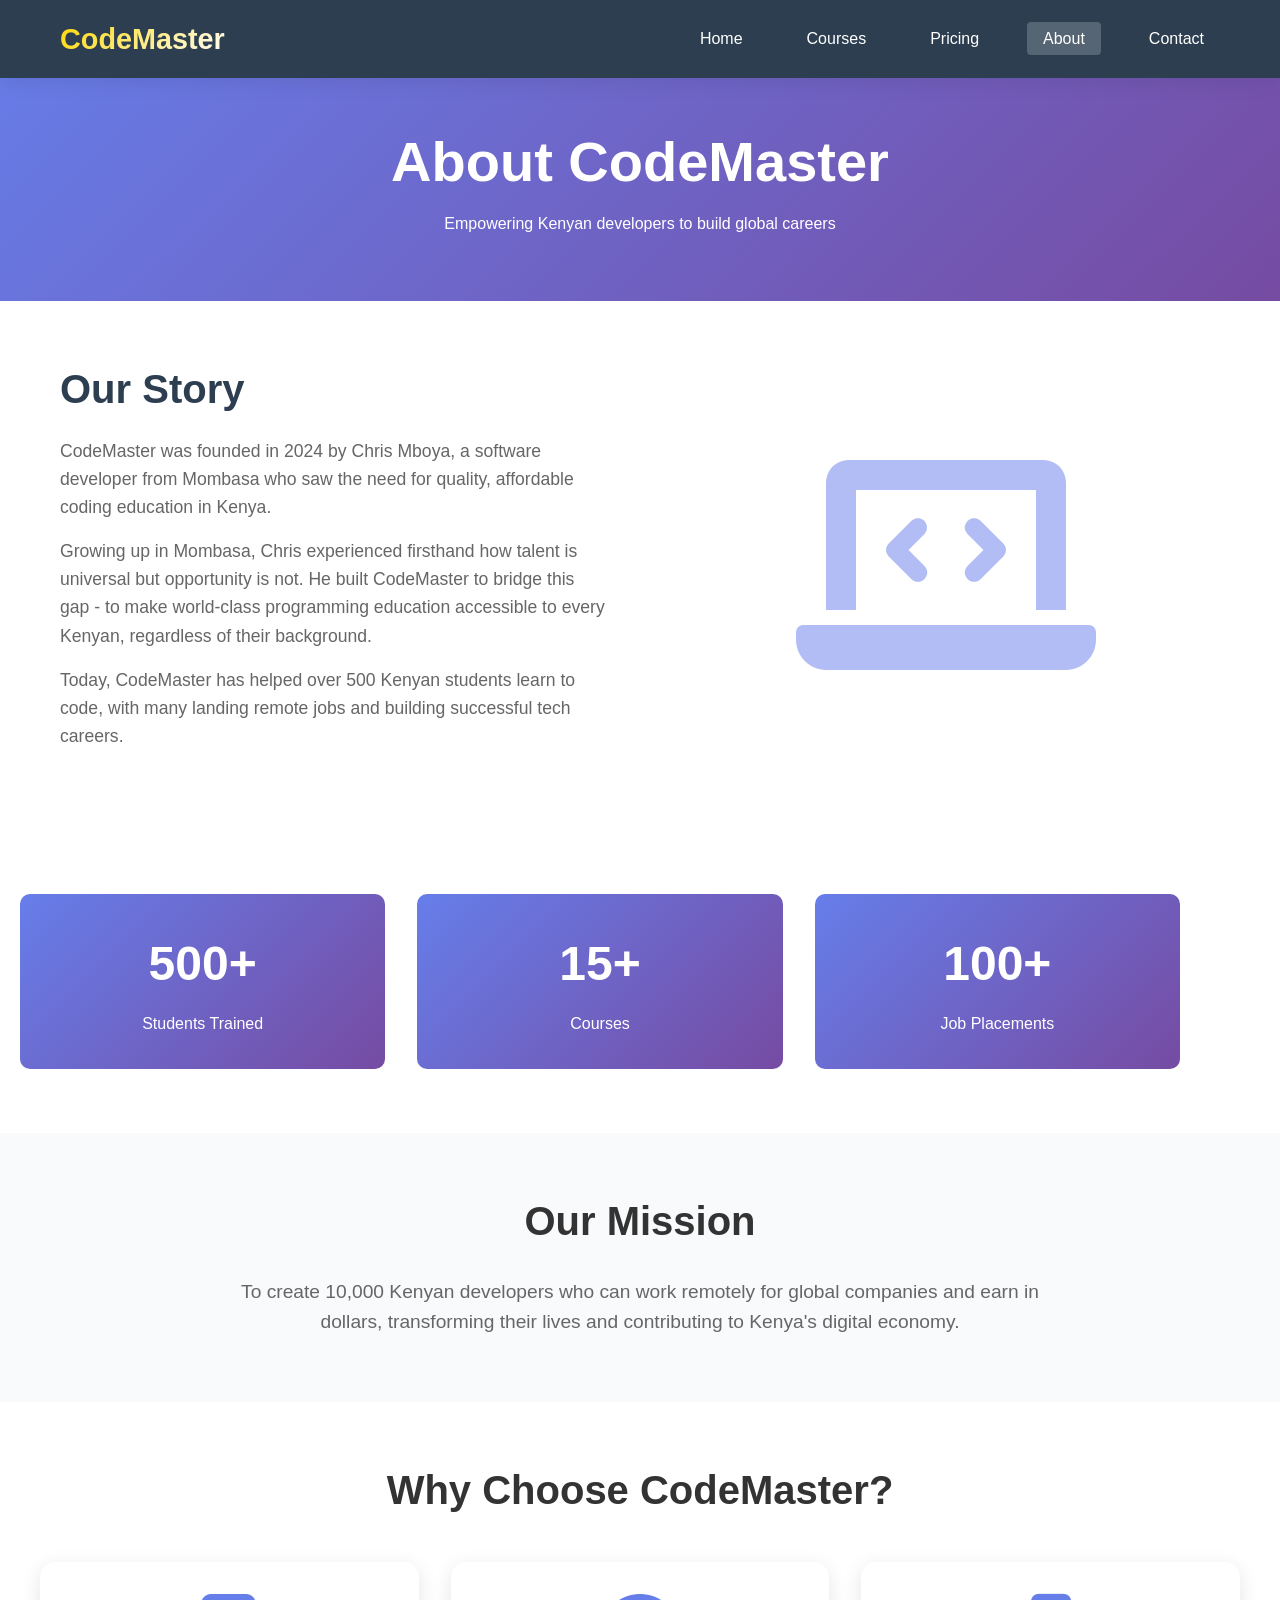
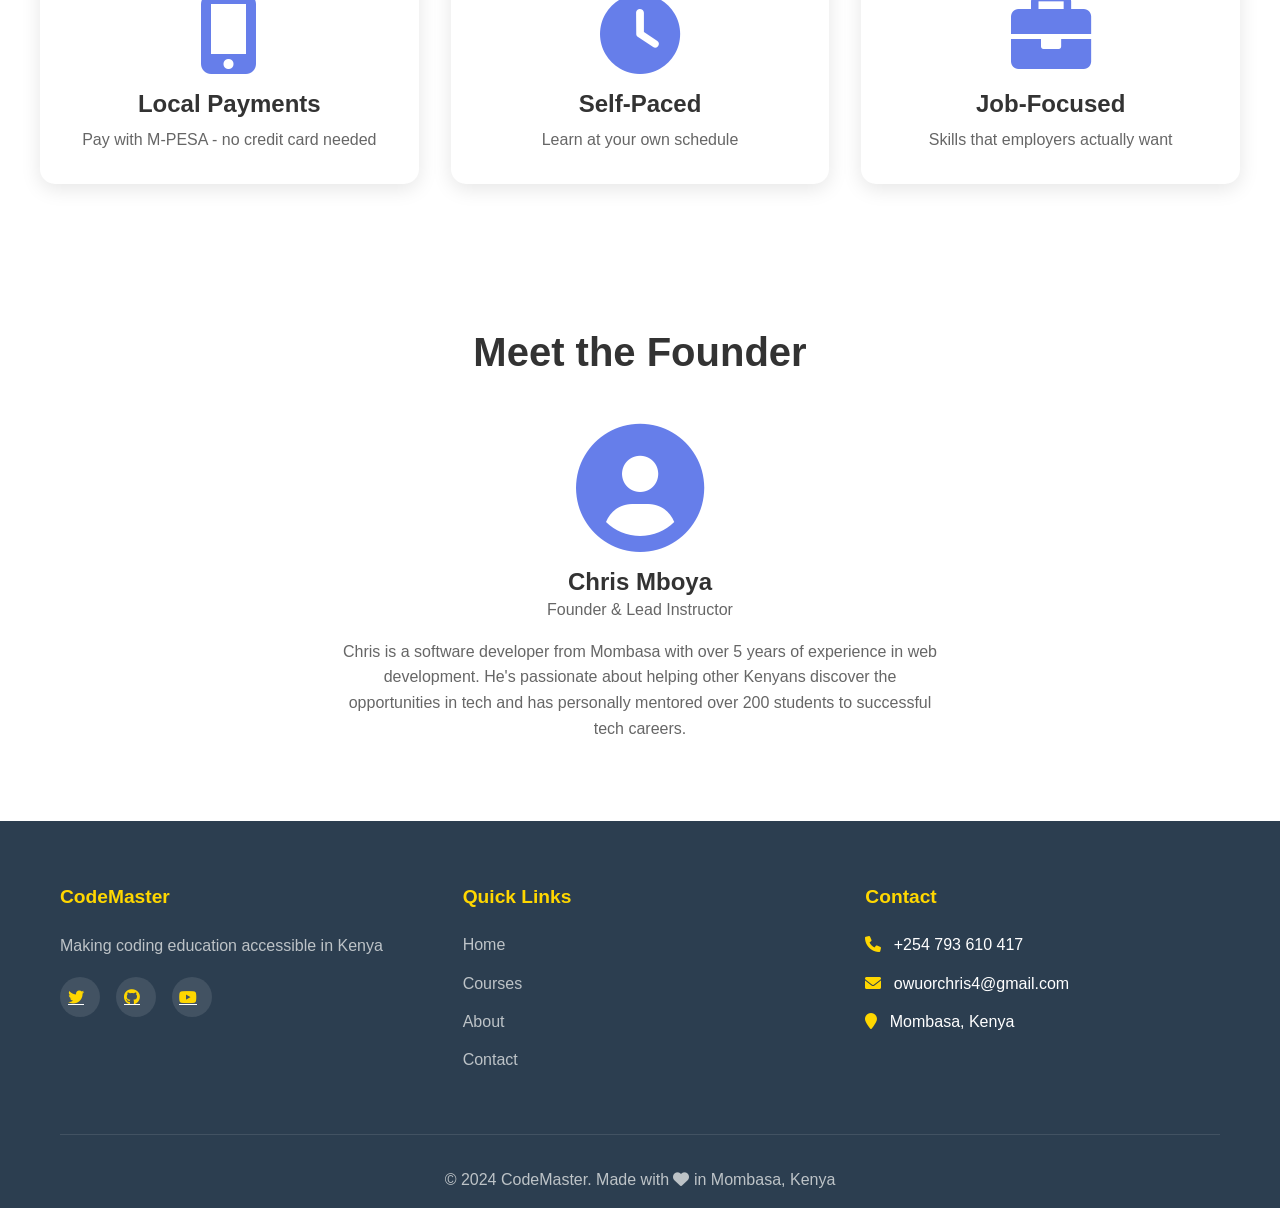
==== about.html @ 3eefe16a "Add files via upload" ====
<!DOCTYPE html>
<html lang="en">
<head>
    <meta charset="UTF-8">
    <meta name="viewport" content="width=device-width, initial-scale=1.0">
    <title>About Us - CodeMaster Kenya</title>
    <link rel="stylesheet" href="css/style.css">
    <link rel="stylesheet" href="https://cdnjs.cloudflare.com/ajax/libs/font-awesome/6.0.0/css/all.min.css">
    <style>
        .about-hero {
            background: linear-gradient(135deg, #667eea 0%, #764ba2 100%);
            color: white;
            padding: 8rem 0 4rem;
            text-align: center;
        }
        
        .about-hero h1 {
            font-size: 3.5rem;
            margin-bottom: 1rem;
        }
        
        .about-grid {
            display: grid;
            grid-template-columns: 1fr 1fr;
            gap: 4rem;
            padding: 4rem 0;
            align-items: center;
        }
        
        .about-content h2 {
            color: #2c3e50;
            margin-bottom: 1.5rem;
        }
        
        .about-content p {
            margin-bottom: 1rem;
            font-size: 1.1rem;
            color: #666;
        }
        
        .stats-grid {
            display: grid;
            grid-template-columns: repeat(3, 1fr);
            gap: 2rem;
            margin: 4rem 0;
            text-align: center;
        }
        
        .stat-item {
            padding: 2rem;
            background: linear-gradient(135deg, #667eea, #764ba2);
            color: white;
            border-radius: 10px;
        }
        
        .stat-number {
            font-size: 3rem;
            font-weight: bold;
            margin-bottom: 0.5rem;
        }
        
        .mission-section {
            background: #f8fafc;
            padding: 4rem 0;
            text-align: center;
        }
        
        .mission-section h2 {
            margin-bottom: 2rem;
        }
        
        .mission-section p {
            max-width: 800px;
            margin: 0 auto;
            font-size: 1.2rem;
            color: #666;
        }
        
        .team-grid {
            display: grid;
            grid-template-columns: repeat(auto-fit, minmax(300px, 1fr));
            gap: 2rem;
            margin: 3rem 0;
        }
        
        .team-card {
            background: white;
            padding: 2rem;
            border-radius: 15px;
            box-shadow: 0 5px 20px rgba(0,0,0,0.1);
            text-align: center;
        }
        
        .team-card i {
            font-size: 5rem;
            color: #667eea;
            margin-bottom: 1rem;
        }
        
        .team-card h3 {
            margin-bottom: 0.5rem;
        }
        
        .team-card p {
            color: #666;
        }
        
        @media (max-width: 768px) {
            .about-hero h1 {
                font-size: 2.5rem;
            }
            
            .about-grid {
                grid-template-columns: 1fr;
            }
            
            .stats-grid {
                grid-template-columns: 1fr;
            }
        }
    </style>
</head>
<body>
    <nav class="navbar">
        <div class="container">
            <div class="logo">CodeMaster</div>
            <div class="mobile-menu-btn">
                <i class="fas fa-bars"></i>
            </div>
            <ul class="nav-menu">
                <li><a href="index.html">Home</a></li>
                <li><a href="courses.html">Courses</a></li>
                <li><a href="index.html#premium">Pricing</a></li>
                <li><a href="about.html">About</a></li>
                <li><a href="contact.html">Contact</a></li>
            </ul>
        </div>
    </nav>

    <section class="about-hero">
        <div class="container">
            <h1>About CodeMaster</h1>
            <p>Empowering Kenyan developers to build global careers</p>
        </div>
    </section>

    <div class="container">
        <div class="about-grid">
            <div class="about-content">
                <h2>Our Story</h2>
                <p>CodeMaster was founded in 2024 by Chris Mboya, a software developer from Mombasa who saw the need for quality, affordable coding education in Kenya.</p>
                <p>Growing up in Mombasa, Chris experienced firsthand how talent is universal but opportunity is not. He built CodeMaster to bridge this gap - to make world-class programming education accessible to every Kenyan, regardless of their background.</p>
                <p>Today, CodeMaster has helped over 500 Kenyan students learn to code, with many landing remote jobs and building successful tech careers.</p>
            </div>
            <div style="text-align: center;">
                <i class="fas fa-laptop-code" style="font-size: 15rem; color: #667eea; opacity: 0.5;"></i>
            </div>
        </div>
    </div>

    <div class="stats-grid container">
        <div class="stat-item">
            <div class="stat-number">500+</div>
            <div>Students Trained</div>
        </div>
        <div class="stat-item">
            <div class="stat-number">15+</div>
            <div>Courses</div>
        </div>
        <div class="stat-item">
            <div class="stat-number">100+</div>
            <div>Job Placements</div>
        </div>
    </div>

    <section class="mission-section">
        <div class="container">
            <h2>Our Mission</h2>
            <p>To create 10,000 Kenyan developers who can work remotely for global companies and earn in dollars, transforming their lives and contributing to Kenya's digital economy.</p>
        </div>
    </section>

    <div class="container" style="padding: 4rem 0;">
        <h2 style="text-align: center; margin-bottom: 3rem;">Why Choose CodeMaster?</h2>
        <div class="team-grid">
            <div class="team-card">
                <i class="fas fa-mobile-alt"></i>
                <h3>Local Payments</h3>
                <p>Pay with M-PESA - no credit card needed</p>
            </div>
            <div class="team-card">
                <i class="fas fa-clock"></i>
                <h3>Self-Paced</h3>
                <p>Learn at your own schedule</p>
            </div>
            <div class="team-card">
                <i class="fas fa-briefcase"></i>
                <h3>Job-Focused</h3>
                <p>Skills that employers actually want</p>
            </div>
        </div>
    </div>

    <div class="container" style="padding: 2rem 0 5rem;">
        <h2 style="text-align: center; margin-bottom: 3rem;">Meet the Founder</h2>
        <div style="max-width: 600px; margin: 0 auto; text-align: center;">
            <i class="fas fa-user-circle" style="font-size: 8rem; color: #667eea; margin-bottom: 1rem;"></i>
            <h3>Chris Mboya</h3>
            <p style="color: #666; margin-bottom: 1rem;">Founder & Lead Instructor</p>
            <p style="color: #666;">Chris is a software developer from Mombasa with over 5 years of experience in web development. He's passionate about helping other Kenyans discover the opportunities in tech and has personally mentored over 200 students to successful tech careers.</p>
        </div>
    </div>

    <footer>
        <div class="container">
            <div class="footer-grid">
                <div class="footer-section">
                    <h4>CodeMaster</h4>
                    <p>Making coding education accessible in Kenya</p>
                    <div class="social-links">
                        <a href="#"><i class="fab fa-twitter"></i></a>
                        <a href="#"><i class="fab fa-github"></i></a>
                        <a href="#"><i class="fab fa-youtube"></i></a>
                    </div>
                </div>
                <div class="footer-section">
                    <h4>Quick Links</h4>
                    <ul>
                        <li><a href="index.html">Home</a></li>
                        <li><a href="courses.html">Courses</a></li>
                        <li><a href="about.html">About</a></li>
                        <li><a href="contact.html">Contact</a></li>
                    </ul>
                </div>
                <div class="footer-section">
                    <h4>Contact</h4>
                    <ul>
                        <li><i class="fas fa-phone"></i> +254 793 610 417</li>
                        <li><i class="fas fa-envelope"></i> owuorchris4@gmail.com</li>
                        <li><i class="fas fa-map-marker"></i> Mombasa, Kenya</li>
                    </ul>
                </div>
            </div>
            <div class="footer-bottom">
                <p>&copy; 2024 CodeMaster. Made with <i class="fas fa-heart"></i> in Mombasa, Kenya</p>
            </div>
        </div>
    </footer>

    <script src="js/main.js"></script>
</body>
</html>
---- css/style.css ----
/* ===== RESET AND BASE STYLES ===== */
* {
    margin: 0;
    padding: 0;
    box-sizing: border-box;
}

:root {
    --primary-color: #667eea;
    --secondary-color: #764ba2;
    --accent-color: #ffd700;
    --success-color: #27ae60;
    --danger-color: #e74c3c;
    --dark-color: #2c3e50;
    --light-color: #f8fafc;
    --text-color: #333;
    --text-light: #666;
}

body {
    font-family: 'Inter', -apple-system, BlinkMacSystemFont, 'Segoe UI', Roboto, sans-serif;
    line-height: 1.6;
    color: var(--text-color);
    overflow-x: hidden;
}

.container {
    max-width: 1200px;
    margin: 0 auto;
    padding: 0 20px;
}

/* ===== TYPOGRAPHY ===== */
h1, h2, h3, h4 {
    line-height: 1.2;
    font-weight: 700;
}

h1 { font-size: 3.5rem; }
h2 { font-size: 2.5rem; margin-bottom: 1rem; }
h3 { font-size: 1.5rem; }
h4 { font-size: 1.2rem; }

.section-title {
    text-align: center;
    margin-bottom: 3rem;
    position: relative;
}

.section-title::after {
    content: '';
    display: block;
    width: 80px;
    height: 4px;
    background: linear-gradient(135deg, var(--primary-color), var(--secondary-color));
    margin: 1rem auto;
    border-radius: 2px;
}

/* ===== BUTTONS ===== */
.btn {
    display: inline-block;
    padding: 0.8rem 2rem;
    text-decoration: none;
    border-radius: 50px;
    transition: all 0.3s;
    border: none;
    cursor: pointer;
    font-weight: 600;
    font-size: 1rem;
    position: relative;
    overflow: hidden;
}

.btn::before {
    content: '';
    position: absolute;
    top: 50%;
    left: 50%;
    width: 0;
    height: 0;
    border-radius: 50%;
    background: rgba(255, 255, 255, 0.3);
    transform: translate(-50%, -50%);
    transition: width 0.6s, height 0.6s;
}

.btn:hover::before {
    width: 300px;
    height: 300px;
}

.btn:hover {
    transform: translateY(-3px);
    box-shadow: 0 10px 30px rgba(0, 0, 0, 0.2);
}

.btn-primary {
    background: linear-gradient(135deg, var(--primary-color), var(--secondary-color));
    color: white;
}

.btn-secondary {
    background: transparent;
    border: 2px solid white;
    color: white;
}

.btn-outline {
    background: transparent;
    border: 2px solid var(--primary-color);
    color: var(--primary-color);
}

.btn-outline:hover {
    background: var(--primary-color);
    color: white;
}

.btn-paystack {
    background: #1ab7ea;
    color: white;
    width: 100%;
    padding: 1rem;
    border-radius: 10px;
    display: flex;
    align-items: center;
    justify-content: center;
    gap: 0.8rem;
}

.btn-paystack:hover {
    background: #0f9bd8;
}

/* ===== NAVIGATION ===== */
.navbar {
    background: var(--dark-color);
    color: white;
    padding: 1rem 0;
    position: fixed;
    top: 0;
    left: 0;
    right: 0;
    z-index: 1000;
    box-shadow: 0 2px 20px rgba(0,0,0,0.1);
}

.navbar .container {
    display: flex;
    justify-content: space-between;
    align-items: center;
}

.logo {
    font-size: 1.8rem;
    font-weight: bold;
    background: linear-gradient(135deg, #ffd700, #fff);
    -webkit-background-clip: text;
    -webkit-text-fill-color: transparent;
}

.nav-menu {
    display: flex;
    list-style: none;
    gap: 2rem;
}

.nav-menu li a {
    color: white;
    text-decoration: none;
    padding: 0.5rem 1rem;
    transition: all 0.3s;
    border-radius: 4px;
    font-weight: 500;
}

.nav-menu li a:hover {
    background: rgba(255, 255, 255, 0.1);
    transform: translateY(-2px);
}

.mobile-menu-btn {
    display: none;
    font-size: 1.5rem;
    cursor: pointer;
}

/* ===== HERO SECTION ===== */
.hero {
    background: linear-gradient(135deg, var(--primary-color) 0%, var(--secondary-color) 100%);
    color: white;
    text-align: center;
    padding: 8rem 0 6rem;
    position: relative;
    overflow: hidden;
}

.hero::before {
    content: '';
    position: absolute;
    top: 0;
    left: 0;
    right: 0;
    bottom: 0;
    background: url('data:image/svg+xml,<svg xmlns="http://www.w3.org/2000/svg" viewBox="0 0 100 100" opacity="0.1"><text x="10" y="50" font-size="20">💻</text><text x="50" y="30" font-size="20">⚡</text><text x="80" y="70" font-size="20">🚀</text></svg>') repeat;
    pointer-events: none;
}

.hero-content {
    position: relative;
    z-index: 1;
}

.hero h1 {
    font-size: 4rem;
    margin-bottom: 1.5rem;
    animation: fadeInUp 1s ease;
}

.hero .highlight {
    color: var(--accent-color);
    position: relative;
    display: inline-block;
}

.hero .highlight::after {
    content: '';
    position: absolute;
    bottom: 5px;
    left: 0;
    width: 100%;
    height: 10px;
    background: rgba(255, 215, 0, 0.3);
    z-index: -1;
}

.hero p {
    font-size: 1.3rem;
    margin-bottom: 2.5rem;
    max-width: 700px;
    margin-left: auto;
    margin-right: auto;
    animation: fadeInUp 1s ease 0.2s both;
}

.hero-buttons {
    animation: fadeInUp 1s ease 0.4s both;
}

/* ===== FEATURES SECTION ===== */
.features {
    padding: 5rem 0;
    background: white;
}

.features-grid {
    display: grid;
    grid-template-columns: repeat(auto-fit, minmax(250px, 1fr));
    gap: 2rem;
    margin-top: 3rem;
}

.feature-card {
    text-align: center;
    padding: 2rem;
    border-radius: 15px;
    transition: all 0.3s;
    background: white;
    box-shadow: 0 5px 20px rgba(0,0,0,0.05);
}

.feature-card:hover {
    transform: translateY(-10px);
    box-shadow: 0 10px 30px rgba(102, 126, 234, 0.2);
}

.feature-icon {
    width: 80px;
    height: 80px;
    background: linear-gradient(135deg, var(--primary-color), var(--secondary-color));
    border-radius: 50%;
    display: flex;
    align-items: center;
    justify-content: center;
    margin: 0 auto 1.5rem;
}

.feature-icon i {
    font-size: 2rem;
    color: white;
}

/* ===== COURSES SECTION ===== */
.courses-section {
    padding: 5rem 0;
    background: var(--light-color);
}

.course-grid {
    display: grid;
    grid-template-columns: repeat(auto-fit, minmax(350px, 1fr));
    gap: 2rem;
    margin-top: 3rem;
}

.course-card {
    background: white;
    border-radius: 20px;
    overflow: hidden;
    box-shadow: 0 5px 20px rgba(0,0,0,0.1);
    transition: all 0.3s;
    position: relative;
}

.course-card:hover {
    transform: translateY(-10px);
    box-shadow: 0 15px 40px rgba(102, 126, 234, 0.2);
}

.course-badge {
    position: absolute;
    top: 1rem;
    right: 1rem;
    background: var(--accent-color);
    color: var(--dark-color);
    padding: 0.3rem 1rem;
    border-radius: 50px;
    font-weight: 600;
    font-size: 0.9rem;
    z-index: 1;
}

.course-badge.premium {
    background: #1ab7ea;
    color: white;
}

.course-image {
    height: 200px;
    background: linear-gradient(135deg, var(--primary-color), var(--secondary-color));
    display: flex;
    align-items: center;
    justify-content: center;
}

.course-image i {
    font-size: 4rem;
    color: white;
    opacity: 0.8;
}

.course-content {
    padding: 2rem;
}

.course-content h3 {
    margin-bottom: 0.5rem;
}

.course-content p {
    color: var(--text-light);
    margin-bottom: 1rem;
}

.course-meta {
    display: flex;
    gap: 1rem;
    margin-bottom: 1.5rem;
}

.course-meta span {
    background: var(--light-color);
    padding: 0.3rem 0.8rem;
    border-radius: 50px;
    font-size: 0.9rem;
    color: var(--text-light);
}

.course-meta i {
    margin-right: 0.3rem;
    color: var(--primary-color);
}

.course-footer {
    display: flex;
    justify-content: space-between;
    align-items: center;
    border-top: 1px solid #e0e0e0;
    padding-top: 1.5rem;
}

.course-price {
    font-size: 1.5rem;
    font-weight: bold;
    color: var(--primary-color);
}

.course-price.free {
    color: var(--success-color);
}

/* ===== PREMIUM PLANS SECTION ===== */
.premium-section {
    padding: 5rem 0;
    background: white;
}

.pricing-grid {
    display: grid;
    grid-template-columns: repeat(auto-fit, minmax(300px, 1fr));
    gap: 2rem;
    margin-top: 3rem;
}

.pricing-card {
    background: white;
    border-radius: 20px;
    padding: 2.5rem 2rem;
    text-align: center;
    box-shadow: 0 5px 20px rgba(0,0,0,0.1);
    position: relative;
    transition: all 0.3s;
    border: 1px solid #e0e0e0;
}

.pricing-card:hover {
    transform: translateY(-10px);
    box-shadow: 0 15px 40px rgba(102, 126, 234, 0.2);
}

.pricing-card.featured {
    border: 2px solid var(--accent-color);
    transform: scale(1.05);
}

.pricing-card.featured:hover {
    transform: scale(1.05) translateY(-10px);
}

.popular-badge {
    position: absolute;
    top: -12px;
    left: 50%;
    transform: translateX(-50%);
    background: var(--accent-color);
    color: var(--dark-color);
    padding: 0.3rem 1.5rem;
    border-radius: 50px;
    font-weight: bold;
    font-size: 0.9rem;
    box-shadow: 0 5px 15px rgba(255, 215, 0, 0.3);
}

.pricing-header {
    margin-bottom: 2rem;
    padding-bottom: 1.5rem;
    border-bottom: 2px solid #f0f0f0;
}

.pricing-header h3 {
    font-size: 1.8rem;
    margin-bottom: 1rem;
}

.price {
    font-size: 3rem;
    font-weight: bold;
    color: var(--primary-color);
}

.price span {
    font-size: 1rem;
    color: var(--text-light);
    font-weight: normal;
}

.savings {
    color: var(--success-color);
    font-size: 0.9rem;
    margin-top: 0.5rem;
}

.features-list {
    list-style: none;
    margin-bottom: 2rem;
    text-align: left;
}

.features-list li {
    margin-bottom: 1rem;
    display: flex;
    align-items: center;
    gap: 0.5rem;
}

.features-list i {
    color: var(--success-color);
}

/* ===== TESTIMONIALS SECTION ===== */
.testimonials {
    padding: 5rem 0;
    background: linear-gradient(135deg, var(--primary-color) 0%, var(--secondary-color) 100%);
    color: white;
}

.testimonials h2 {
    color: white;
}

.testimonials h2::after {
    background: var(--accent-color);
}

.testimonials-grid {
    display: grid;
    grid-template-columns: repeat(auto-fit, minmax(300px, 1fr));
    gap: 2rem;
    margin-top: 3rem;
}

.testimonial-card {
    background: rgba(255, 255, 255, 0.1);
    backdrop-filter: blur(10px);
    padding: 2rem;
    border-radius: 20px;
    border: 1px solid rgba(255, 255, 255, 0.2);
}

.testimonial-card i {
    color: var(--accent-color);
    font-size: 2rem;
    margin-bottom: 1rem;
}

.testimonial-card p {
    font-style: italic;
    margin-bottom: 1.5rem;
}

.testimonial-author {
    display: flex;
    align-items: center;
    gap: 1rem;
}

.testimonial-author i {
    font-size: 2.5rem;
    margin-bottom: 0;
}

/* ===== CTA SECTION ===== */
.cta-section {
    padding: 5rem 0;
    background: linear-gradient(135deg, var(--dark-color), #1a2634);
    color: white;
    text-align: center;
}

.cta-section h2 {
    color: white;
    margin-bottom: 1rem;
}

.cta-section p {
    font-size: 1.2rem;
    margin-bottom: 2rem;
    opacity: 0.9;
}

/* ===== FOOTER ===== */
footer {
    background: var(--dark-color);
    color: white;
    padding: 4rem 0 1rem;
}

.footer-grid {
    display: grid;
    grid-template-columns: repeat(auto-fit, minmax(250px, 1fr));
    gap: 3rem;
    margin-bottom: 3rem;
}

.footer-section h4 {
    margin-bottom: 1.5rem;
    color: var(--accent-color);
}

.footer-section p {
    color: #bdc3c7;
    line-height: 1.8;
}

.footer-section ul {
    list-style: none;
}

.footer-section ul li {
    margin-bottom: 0.8rem;
}

.footer-section ul li a {
    color: #bdc3c7;
    text-decoration: none;
    transition: all 0.3s;
}

.footer-section ul li a:hover {
    color: var(--accent-color);
    padding-left: 5px;
}

.footer-section i {
    margin-right: 0.5rem;
    color: var(--accent-color);
}

.social-links {
    display: flex;
    gap: 1rem;
    margin-top: 1rem;
}

.social-links a {
    color: white;
    background: rgba(255, 255, 255, 0.1);
    width: 40px;
    height: 40px;
    border-radius: 50%;
    display: flex;
    align-items: center;
    justify-content: center;
    transition: all 0.3s;
}

.social-links a:hover {
    background: var(--accent-color);
    color: var(--dark-color);
    transform: translateY(-3px);
}

.footer-bottom {
    text-align: center;
    padding-top: 2rem;
    border-top: 1px solid rgba(255, 255, 255, 0.1);
    color: #bdc3c7;
}

/* ===== ANIMATIONS ===== */
@keyframes fadeInUp {
    from {
        opacity: 0;
        transform: translateY(30px);
    }
    to {
        opacity: 1;
        transform: translateY(0);
    }
}

@keyframes float {
    0%, 100% { transform: translateY(0); }
    50% { transform: translateY(-20px); }
}

/* ===== RESPONSIVE DESIGN ===== */
@media (max-width: 768px) {
    h1 { font-size: 2.5rem; }
    h2 { font-size: 2rem; }
    
    .nav-menu {
        display: none;
        position: absolute;
        top: 100%;
        left: 0;
        right: 0;
        background: var(--dark-color);
        flex-direction: column;
        padding: 1rem;
        text-align: center;
    }
    
    .nav-menu.active {
        display: flex;
    }
    
    .mobile-menu-btn {
        display: block;
    }
    
    .hero {
        padding: 6rem 0 4rem;
    }
    
    .hero h1 {
        font-size: 2.5rem;
    }
    
    .pricing-card.featured {
        transform: scale(1);
    }
    
    .pricing-card.featured:hover {
        transform: translateY(-10px);
    }
    
    .course-grid {
        grid-template-columns: 1fr;
    }
}
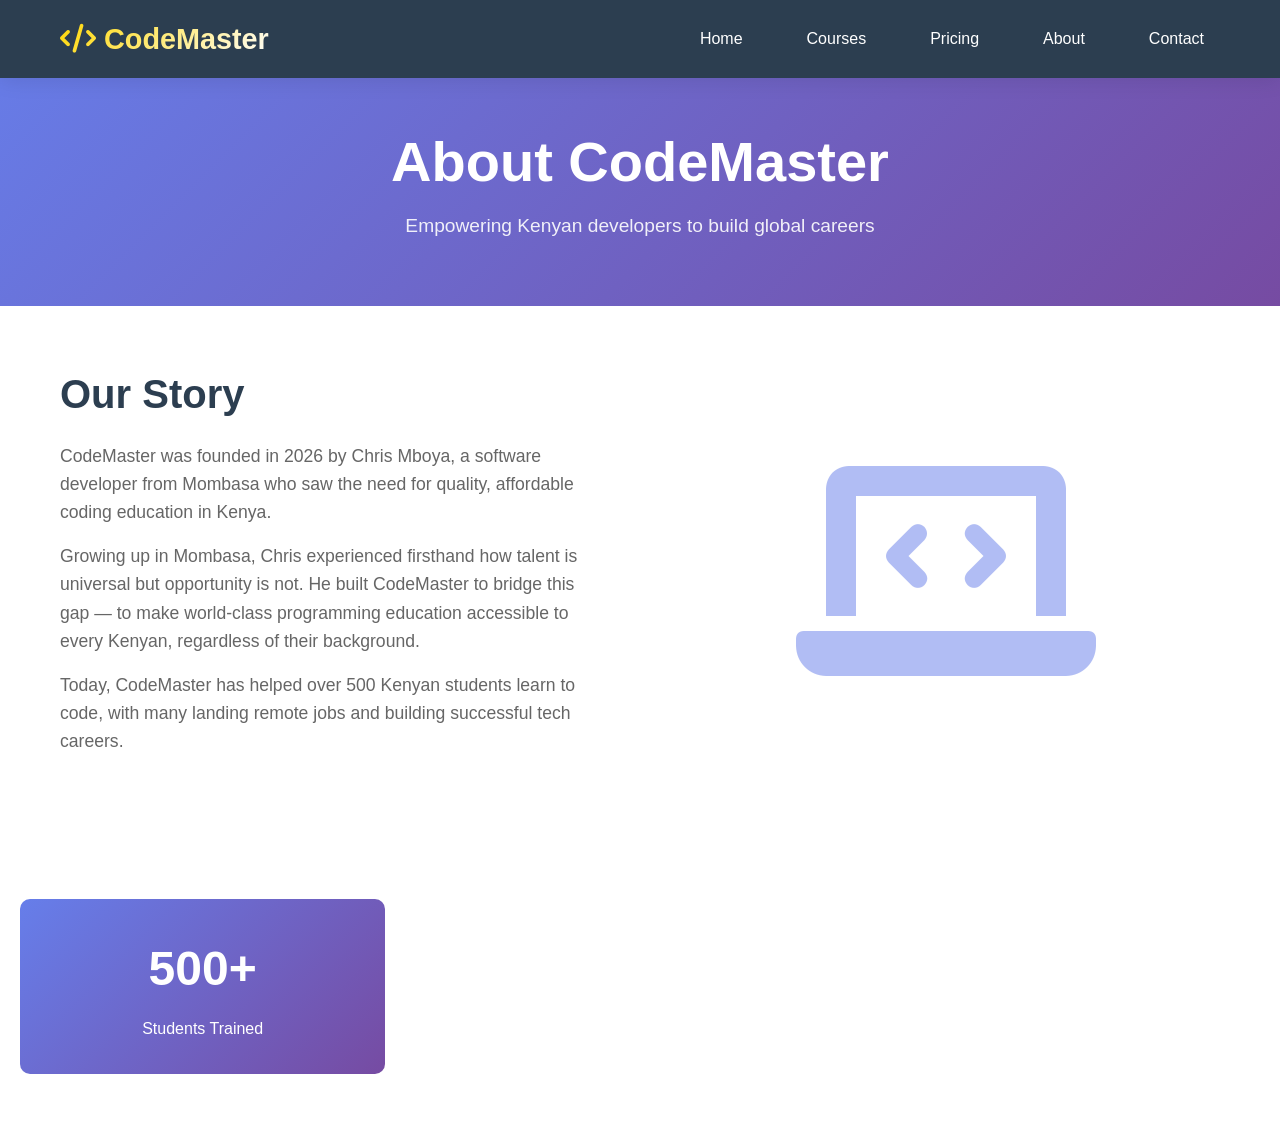
==== commit ef2042ac: "Update about.html" ====
--- a/about.html
+++ b/about.html
@@ -6,124 +6,13 @@
     <title>About Us - CodeMaster Kenya</title>
     <link rel="stylesheet" href="css/style.css">
     <link rel="stylesheet" href="https://cdnjs.cloudflare.com/ajax/libs/font-awesome/6.0.0/css/all.min.css">
-    <style>
-        .about-hero {
-            background: linear-gradient(135deg, #667eea 0%, #764ba2 100%);
-            color: white;
-            padding: 8rem 0 4rem;
-            text-align: center;
-        }
-        
-        .about-hero h1 {
-            font-size: 3.5rem;
-            margin-bottom: 1rem;
-        }
-        
-        .about-grid {
-            display: grid;
-            grid-template-columns: 1fr 1fr;
-            gap: 4rem;
-            padding: 4rem 0;
-            align-items: center;
-        }
-        
-        .about-content h2 {
-            color: #2c3e50;
-            margin-bottom: 1.5rem;
-        }
-        
-        .about-content p {
-            margin-bottom: 1rem;
-            font-size: 1.1rem;
-            color: #666;
-        }
-        
-        .stats-grid {
-            display: grid;
-            grid-template-columns: repeat(3, 1fr);
-            gap: 2rem;
-            margin: 4rem 0;
-            text-align: center;
-        }
-        
-        .stat-item {
-            padding: 2rem;
-            background: linear-gradient(135deg, #667eea, #764ba2);
-            color: white;
-            border-radius: 10px;
-        }
-        
-        .stat-number {
-            font-size: 3rem;
-            font-weight: bold;
-            margin-bottom: 0.5rem;
-        }
-        
-        .mission-section {
-            background: #f8fafc;
-            padding: 4rem 0;
-            text-align: center;
-        }
-        
-        .mission-section h2 {
-            margin-bottom: 2rem;
-        }
-        
-        .mission-section p {
-            max-width: 800px;
-            margin: 0 auto;
-            font-size: 1.2rem;
-            color: #666;
-        }
-        
-        .team-grid {
-            display: grid;
-            grid-template-columns: repeat(auto-fit, minmax(300px, 1fr));
-            gap: 2rem;
-            margin: 3rem 0;
-        }
-        
-        .team-card {
-            background: white;
-            padding: 2rem;
-            border-radius: 15px;
-            box-shadow: 0 5px 20px rgba(0,0,0,0.1);
-            text-align: center;
-        }
-        
-        .team-card i {
-            font-size: 5rem;
-            color: #667eea;
-            margin-bottom: 1rem;
-        }
-        
-        .team-card h3 {
-            margin-bottom: 0.5rem;
-        }
-        
-        .team-card p {
-            color: #666;
-        }
-        
-        @media (max-width: 768px) {
-            .about-hero h1 {
-                font-size: 2.5rem;
-            }
-            
-            .about-grid {
-                grid-template-columns: 1fr;
-            }
-            
-            .stats-grid {
-                grid-template-columns: 1fr;
-            }
-        }
-    </style>
 </head>
 <body>
     <nav class="navbar">
         <div class="container">
-            <div class="logo">CodeMaster</div>
+            <div class="logo">
+                <i class="fas fa-code"></i> CodeMaster
+            </div>
             <div class="mobile-menu-btn">
                 <i class="fas fa-bars"></i>
             </div>
@@ -131,26 +20,26 @@
                 <li><a href="index.html">Home</a></li>
                 <li><a href="courses.html">Courses</a></li>
                 <li><a href="index.html#premium">Pricing</a></li>
-                <li><a href="about.html">About</a></li>
+                <li><a href="about.html" class="active">About</a></li>
                 <li><a href="contact.html">Contact</a></li>
             </ul>
         </div>
     </nav>
 
-    <section class="about-hero">
+    <section class="page-hero" style="background: linear-gradient(135deg, #667eea 0%, #764ba2 100%); color: white; padding: 8rem 0 4rem; text-align: center;">
         <div class="container">
-            <h1>About CodeMaster</h1>
-            <p>Empowering Kenyan developers to build global careers</p>
+            <h1 style="font-size: 3.5rem; margin-bottom: 1rem;">About CodeMaster</h1>
+            <p style="font-size: 1.2rem; opacity: 0.9;">Empowering Kenyan developers to build global careers</p>
         </div>
     </section>
 
     <div class="container">
-        <div class="about-grid">
+        <div class="about-grid" style="display: grid; grid-template-columns: 1fr 1fr; gap: 4rem; padding: 4rem 0; align-items: center;">
             <div class="about-content">
-                <h2>Our Story</h2>
-                <p>CodeMaster was founded in 2024 by Chris Mboya, a software developer from Mombasa who saw the need for quality, affordable coding education in Kenya.</p>
-                <p>Growing up in Mombasa, Chris experienced firsthand how talent is universal but opportunity is not. He built CodeMaster to bridge this gap - to make world-class programming education accessible to every Kenyan, regardless of their background.</p>
-                <p>Today, CodeMaster has helped over 500 Kenyan students learn to code, with many landing remote jobs and building successful tech careers.</p>
+                <h2 style="color: #2c3e50; margin-bottom: 1.5rem;">Our Story</h2>
+                <p style="margin-bottom: 1rem; font-size: 1.1rem; color: #666;">CodeMaster was founded in 2026 by Chris Mboya, a software developer from Mombasa who saw the need for quality, affordable coding education in Kenya.</p>
+                <p style="margin-bottom: 1rem; font-size: 1.1rem; color: #666;">Growing up in Mombasa, Chris experienced firsthand how talent is universal but opportunity is not. He built CodeMaster to bridge this gap — to make world-class programming education accessible to every Kenyan, regardless of their background.</p>
+                <p style="margin-bottom: 1rem; font-size: 1.1rem; color: #666;">Today, CodeMaster has helped over 500 Kenyan students learn to code, with many landing remote jobs and building successful tech careers.</p>
             </div>
             <div style="text-align: center;">
                 <i class="fas fa-laptop-code" style="font-size: 15rem; color: #667eea; opacity: 0.5;"></i>
@@ -158,95 +47,9 @@
         </div>
     </div>
 
-    <div class="stats-grid container">
-        <div class="stat-item">
-            <div class="stat-number">500+</div>
+    <div class="stats-grid container" style="display: grid; grid-template-columns: repeat(3, 1fr); gap: 2rem; margin: 4rem 0; text-align: center;">
+        <div class="stat-item" style="padding: 2rem; background: linear-gradient(135deg, #667eea, #764ba2); color: white; border-radius: 10px;">
+            <div class="stat-number" style="font-size: 3rem; font-weight: bold; margin-bottom: 0.5rem;">500+</div>
             <div>Students Trained</div>
         </div>
-        <div class="stat-item">
-            <div class="stat-number">15+</div>
-            <div>Courses</div>
-        </div>
-        <div class="stat-item">
-            <div class="stat-number">100+</div>
-            <div>Job Placements</div>
-        </div>
-    </div>
-
-    <section class="mission-section">
-        <div class="container">
-            <h2>Our Mission</h2>
-            <p>To create 10,000 Kenyan developers who can work remotely for global companies and earn in dollars, transforming their lives and contributing to Kenya's digital economy.</p>
-        </div>
-    </section>
-
-    <div class="container" style="padding: 4rem 0;">
-        <h2 style="text-align: center; margin-bottom: 3rem;">Why Choose CodeMaster?</h2>
-        <div class="team-grid">
-            <div class="team-card">
-                <i class="fas fa-mobile-alt"></i>
-                <h3>Local Payments</h3>
-                <p>Pay with M-PESA - no credit card needed</p>
-            </div>
-            <div class="team-card">
-                <i class="fas fa-clock"></i>
-                <h3>Self-Paced</h3>
-                <p>Learn at your own schedule</p>
-            </div>
-            <div class="team-card">
-                <i class="fas fa-briefcase"></i>
-                <h3>Job-Focused</h3>
-                <p>Skills that employers actually want</p>
-            </div>
-        </div>
-    </div>
-
-    <div class="container" style="padding: 2rem 0 5rem;">
-        <h2 style="text-align: center; margin-bottom: 3rem;">Meet the Founder</h2>
-        <div style="max-width: 600px; margin: 0 auto; text-align: center;">
-            <i class="fas fa-user-circle" style="font-size: 8rem; color: #667eea; margin-bottom: 1rem;"></i>
-            <h3>Chris Mboya</h3>
-            <p style="color: #666; margin-bottom: 1rem;">Founder & Lead Instructor</p>
-            <p style="color: #666;">Chris is a software developer from Mombasa with over 5 years of experience in web development. He's passionate about helping other Kenyans discover the opportunities in tech and has personally mentored over 200 students to successful tech careers.</p>
-        </div>
-    </div>
-
-    <footer>
-        <div class="container">
-            <div class="footer-grid">
-                <div class="footer-section">
-                    <h4>CodeMaster</h4>
-                    <p>Making coding education accessible in Kenya</p>
-                    <div class="social-links">
-                        <a href="#"><i class="fab fa-twitter"></i></a>
-                        <a href="#"><i class="fab fa-github"></i></a>
-                        <a href="#"><i class="fab fa-youtube"></i></a>
-                    </div>
-                </div>
-                <div class="footer-section">
-                    <h4>Quick Links</h4>
-                    <ul>
-                        <li><a href="index.html">Home</a></li>
-                        <li><a href="courses.html">Courses</a></li>
-                        <li><a href="about.html">About</a></li>
-                        <li><a href="contact.html">Contact</a></li>
-                    </ul>
-                </div>
-                <div class="footer-section">
-                    <h4>Contact</h4>
-                    <ul>
-                        <li><i class="fas fa-phone"></i> +254 793 610 417</li>
-                        <li><i class="fas fa-envelope"></i> owuorchris4@gmail.com</li>
-                        <li><i class="fas fa-map-marker"></i> Mombasa, Kenya</li>
-                    </ul>
-                </div>
-            </div>
-            <div class="footer-bottom">
-                <p>&copy; 2024 CodeMaster. Made with <i class="fas fa-heart"></i> in Mombasa, Kenya</p>
-            </div>
-        </div>
-    </footer>
-
-    <script src="js/main.js"></script>
-</body>
-</html>+        <div class="stat-item" style="padding
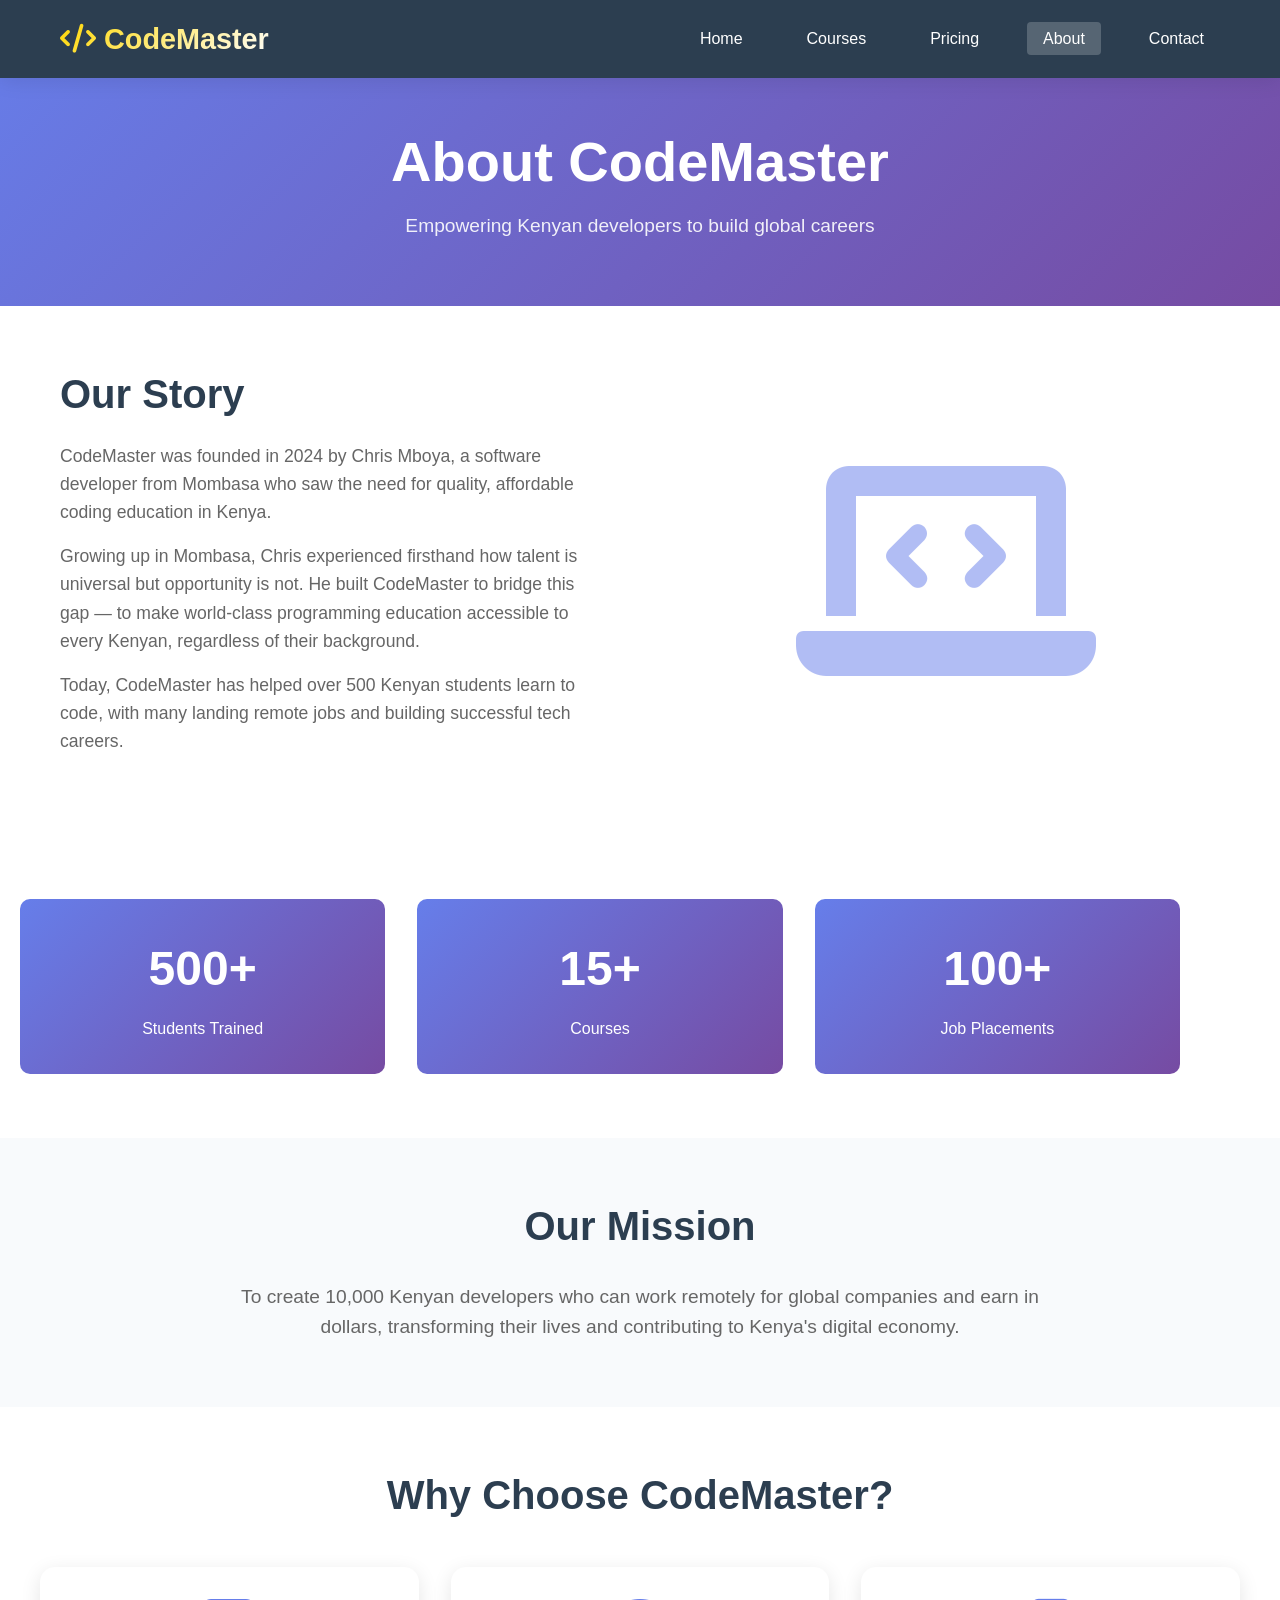
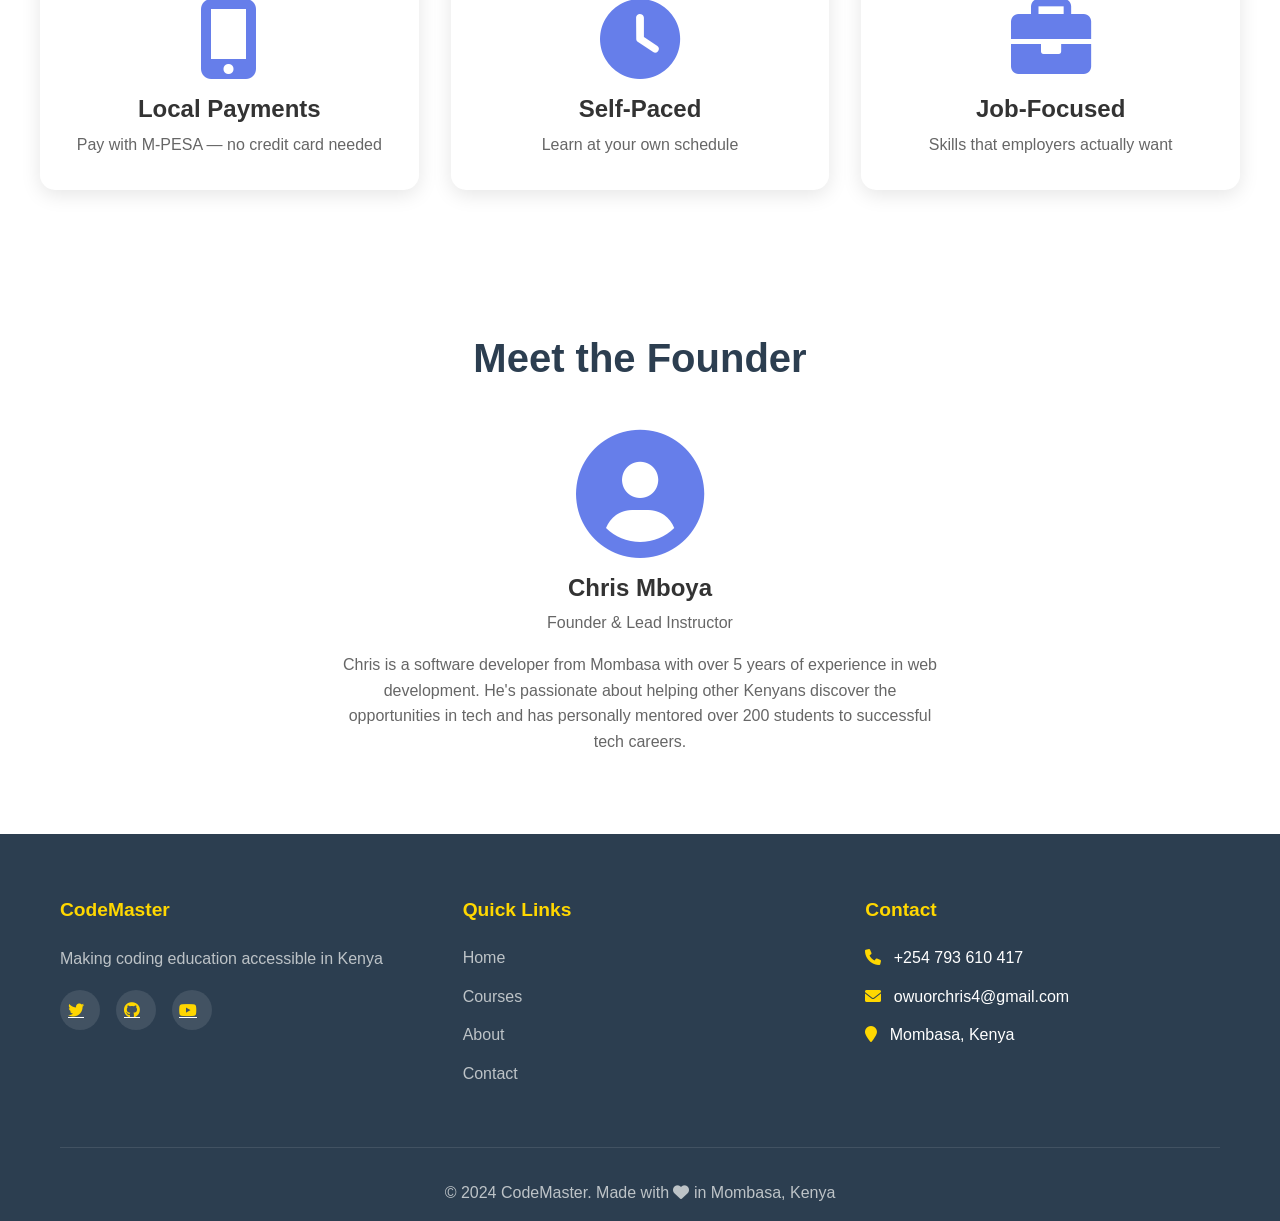
==== commit 64c97a6f: "Update about.html" ====
--- a/about.html
+++ b/about.html
@@ -37,7 +37,7 @@
         <div class="about-grid" style="display: grid; grid-template-columns: 1fr 1fr; gap: 4rem; padding: 4rem 0; align-items: center;">
             <div class="about-content">
                 <h2 style="color: #2c3e50; margin-bottom: 1.5rem;">Our Story</h2>
-                <p style="margin-bottom: 1rem; font-size: 1.1rem; color: #666;">CodeMaster was founded in 2026 by Chris Mboya, a software developer from Mombasa who saw the need for quality, affordable coding education in Kenya.</p>
+                <p style="margin-bottom: 1rem; font-size: 1.1rem; color: #666;">CodeMaster was founded in 2024 by Chris Mboya, a software developer from Mombasa who saw the need for quality, affordable coding education in Kenya.</p>
                 <p style="margin-bottom: 1rem; font-size: 1.1rem; color: #666;">Growing up in Mombasa, Chris experienced firsthand how talent is universal but opportunity is not. He built CodeMaster to bridge this gap — to make world-class programming education accessible to every Kenyan, regardless of their background.</p>
                 <p style="margin-bottom: 1rem; font-size: 1.1rem; color: #666;">Today, CodeMaster has helped over 500 Kenyan students learn to code, with many landing remote jobs and building successful tech careers.</p>
             </div>
@@ -52,4 +52,90 @@
             <div class="stat-number" style="font-size: 3rem; font-weight: bold; margin-bottom: 0.5rem;">500+</div>
             <div>Students Trained</div>
         </div>
-        <div class="stat-item" style="padding
+        <div class="stat-item" style="padding: 2rem; background: linear-gradient(135deg, #667eea, #764ba2); color: white; border-radius: 10px;">
+            <div class="stat-number" style="font-size: 3rem; font-weight: bold; margin-bottom: 0.5rem;">15+</div>
+            <div>Courses</div>
+        </div>
+        <div class="stat-item" style="padding: 2rem; background: linear-gradient(135deg, #667eea, #764ba2); color: white; border-radius: 10px;">
+            <div class="stat-number" style="font-size: 3rem; font-weight: bold; margin-bottom: 0.5rem;">100+</div>
+            <div>Job Placements</div>
+        </div>
+    </div>
+
+    <section class="mission-section" style="background: #f8fafc; padding: 4rem 0; text-align: center;">
+        <div class="container">
+            <h2 style="margin-bottom: 2rem; color: #2c3e50;">Our Mission</h2>
+            <p style="max-width: 800px; margin: 0 auto; font-size: 1.2rem; color: #666;">To create 10,000 Kenyan developers who can work remotely for global companies and earn in dollars, transforming their lives and contributing to Kenya's digital economy.</p>
+        </div>
+    </section>
+
+    <div class="container" style="padding: 4rem 0;">
+        <h2 style="text-align: center; margin-bottom: 3rem; color: #2c3e50;">Why Choose CodeMaster?</h2>
+        <div class="team-grid" style="display: grid; grid-template-columns: repeat(auto-fit, minmax(300px, 1fr)); gap: 2rem; margin: 3rem 0;">
+            <div class="team-card" style="background: white; padding: 2rem; border-radius: 15px; box-shadow: 0 5px 20px rgba(0,0,0,0.1); text-align: center;">
+                <i class="fas fa-mobile-alt" style="font-size: 5rem; color: #667eea; margin-bottom: 1rem;"></i>
+                <h3 style="margin-bottom: 0.5rem;">Local Payments</h3>
+                <p style="color: #666;">Pay with M-PESA — no credit card needed</p>
+            </div>
+            <div class="team-card" style="background: white; padding: 2rem; border-radius: 15px; box-shadow: 0 5px 20px rgba(0,0,0,0.1); text-align: center;">
+                <i class="fas fa-clock" style="font-size: 5rem; color: #667eea; margin-bottom: 1rem;"></i>
+                <h3 style="margin-bottom: 0.5rem;">Self-Paced</h3>
+                <p style="color: #666;">Learn at your own schedule</p>
+            </div>
+            <div class="team-card" style="background: white; padding: 2rem; border-radius: 15px; box-shadow: 0 5px 20px rgba(0,0,0,0.1); text-align: center;">
+                <i class="fas fa-briefcase" style="font-size: 5rem; color: #667eea; margin-bottom: 1rem;"></i>
+                <h3 style="margin-bottom: 0.5rem;">Job-Focused</h3>
+                <p style="color: #666;">Skills that employers actually want</p>
+            </div>
+        </div>
+    </div>
+
+    <div class="container" style="padding: 2rem 0 5rem;">
+        <h2 style="text-align: center; margin-bottom: 3rem; color: #2c3e50;">Meet the Founder</h2>
+        <div style="max-width: 600px; margin: 0 auto; text-align: center;">
+            <i class="fas fa-user-circle" style="font-size: 8rem; color: #667eea; margin-bottom: 1rem;"></i>
+            <h3 style="margin-bottom: 0.5rem;">Chris Mboya</h3>
+            <p style="color: #666; margin-bottom: 1rem;">Founder & Lead Instructor</p>
+            <p style="color: #666;">Chris is a software developer from Mombasa with over 5 years of experience in web development. He's passionate about helping other Kenyans discover the opportunities in tech and has personally mentored over 200 students to successful tech careers.</p>
+        </div>
+    </div>
+
+    <footer>
+        <div class="container">
+            <div class="footer-grid">
+                <div class="footer-section">
+                    <h4>CodeMaster</h4>
+                    <p>Making coding education accessible in Kenya</p>
+                    <div class="social-links">
+                        <a href="#"><i class="fab fa-twitter"></i></a>
+                        <a href="#"><i class="fab fa-github"></i></a>
+                        <a href="#"><i class="fab fa-youtube"></i></a>
+                    </div>
+                </div>
+                <div class="footer-section">
+                    <h4>Quick Links</h4>
+                    <ul>
+                        <li><a href="index.html">Home</a></li>
+                        <li><a href="courses.html">Courses</a></li>
+                        <li><a href="about.html">About</a></li>
+                        <li><a href="contact.html">Contact</a></li>
+                    </ul>
+                </div>
+                <div class="footer-section">
+                    <h4>Contact</h4>
+                    <ul>
+                        <li><i class="fas fa-phone"></i> +254 793 610 417</li>
+                        <li><i class="fas fa-envelope"></i> owuorchris4@gmail.com</li>
+                        <li><i class="fas fa-map-marker"></i> Mombasa, Kenya</li>
+                    </ul>
+                </div>
+            </div>
+            <div class="footer-bottom">
+                <p>&copy; 2024 CodeMaster. Made with <i class="fas fa-heart"></i> in Mombasa, Kenya</p>
+            </div>
+        </div>
+    </footer>
+
+    <script src="js/main.js"></script>
+</body>
+</html>
